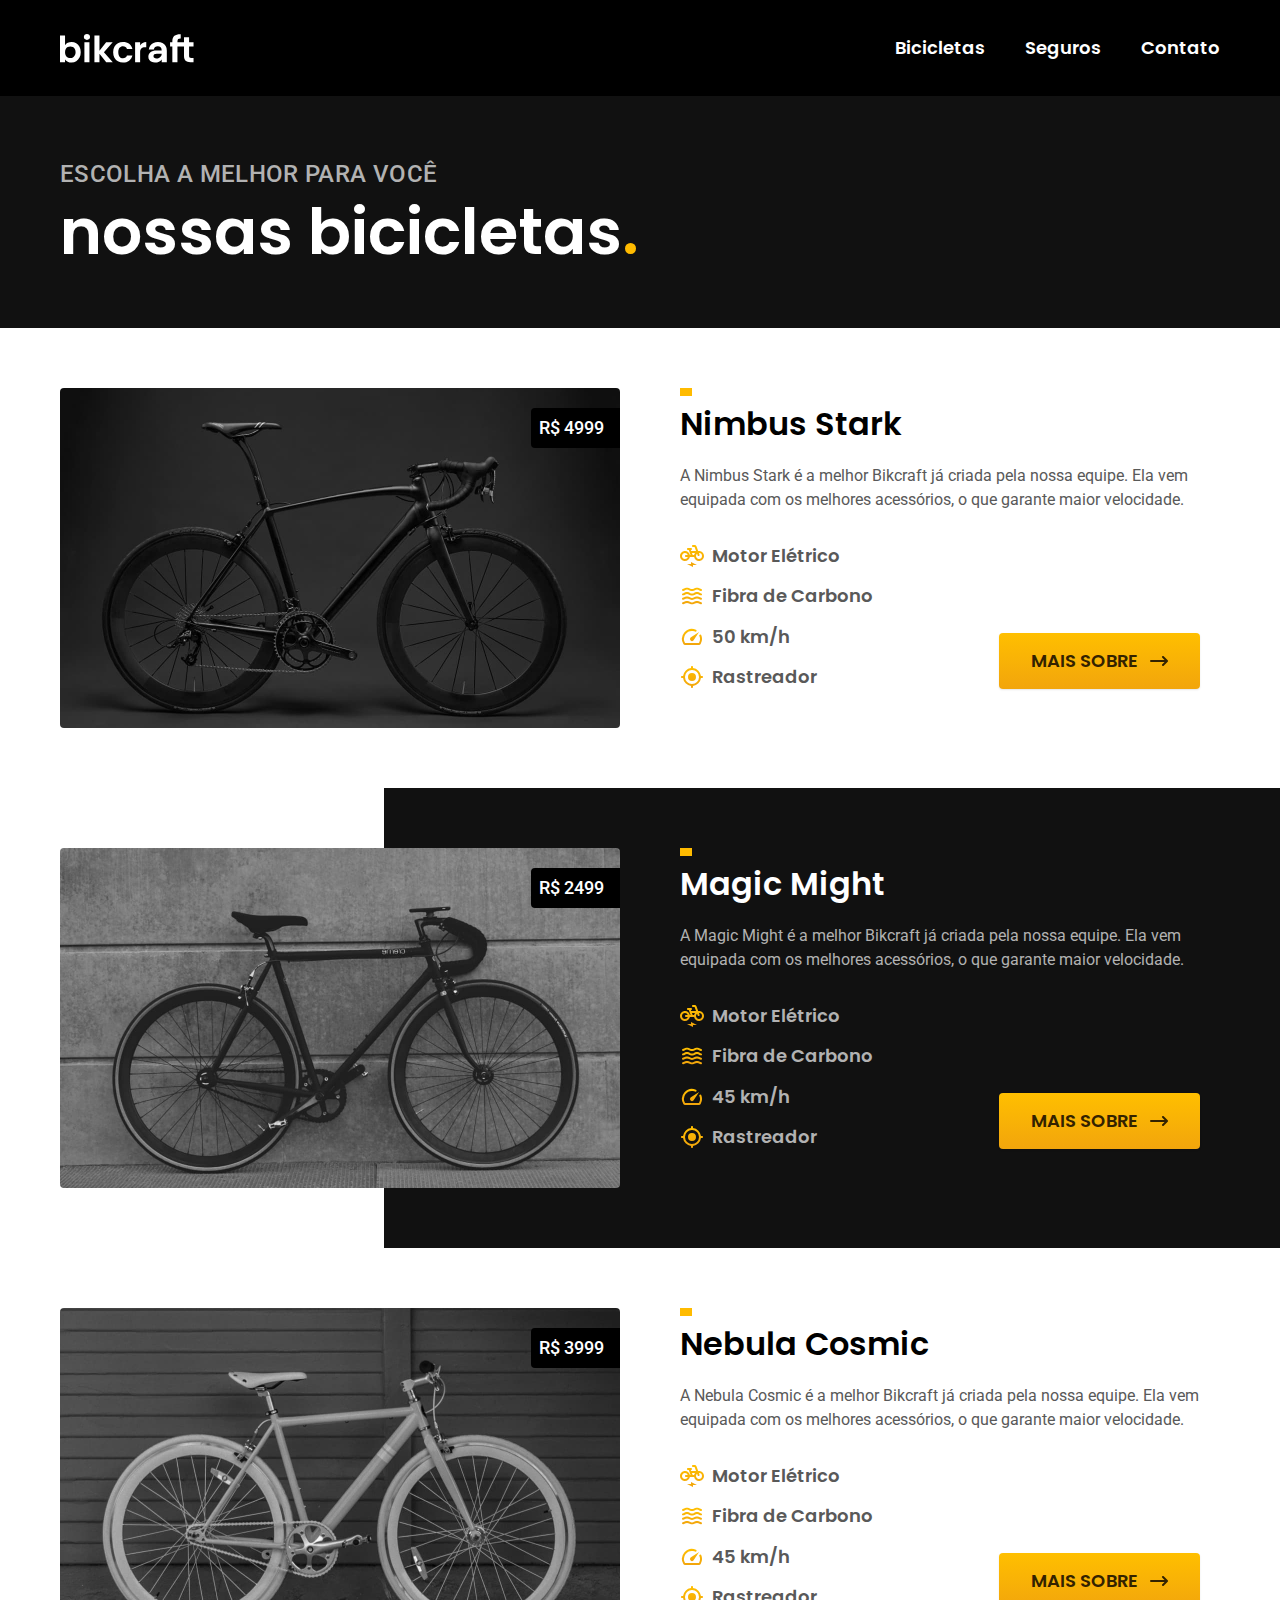
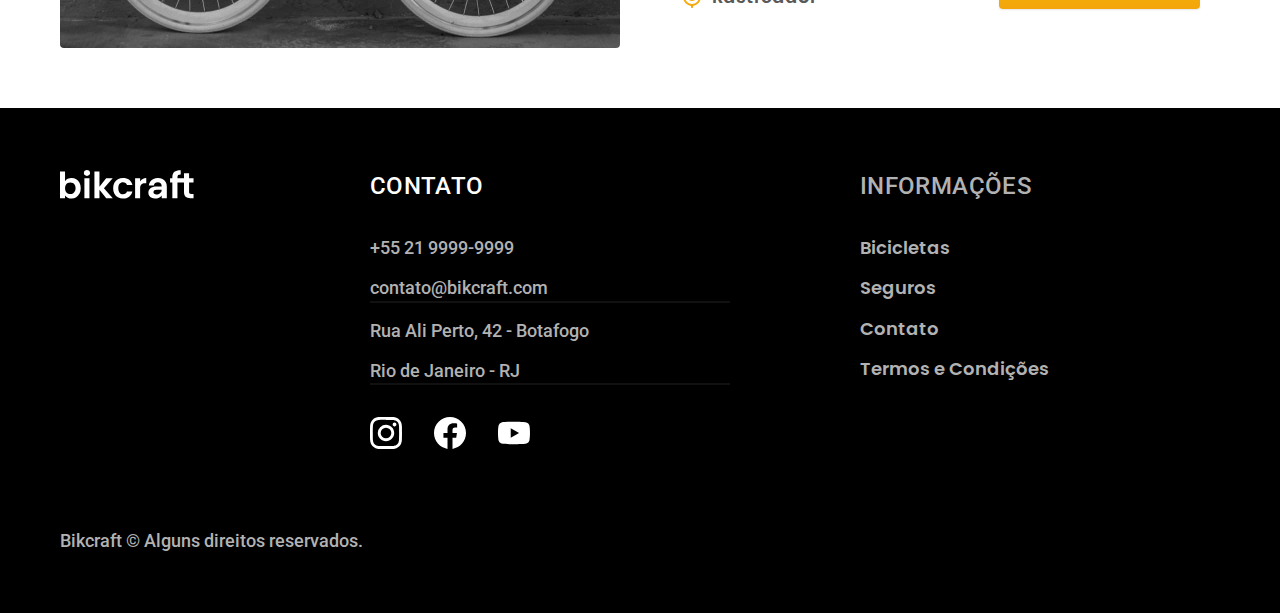
==== bikes.html @ 91325c09 "Add-page-bikes" ====
<!DOCTYPE html>
<html lang="pt-br">
<head>
    <meta charset="UTF-8">
    <meta http-equiv="X-UA-Compatible" content="IE=edge">
    <meta name="viewport" content="width=device-width, initial-scale=1.0">
    
    <title>Bicicletas</title>
    <meta name="description" content="Bicicletas">

    <link rel="stylesheet" href="./css/style.css">
    <link rel="stylesheet" href=".css/global/header.css">

    <link rel="preconnect" href="https://fonts.googleapis.com">
    <link rel="preconnect" href="https://fonts.gstatic.com" crossorigin>
    <link href="https://fonts.googleapis.com/css2?family=Merriweather:ital,wght@1,900&family=Poppins:wght@400;600&family=Roboto:wght@400;500&display=swap" rel="stylesheet">

    <link rel="preconnect" href="https://fonts.googleapis.com">
    <link rel="preconnect" href="https://fonts.gstatic.com" crossorigin>
    <link href="https://fonts.googleapis.com/css2?family=Roboto:wght@400;500&display=swap" rel="stylesheet">
</head>
<body id="bikes">
    <header class="header-bg">
        <div class="header container">
            <a href="./"><img src="img/bikcraft.svg" alt="Bikcraft"></a>
            <nav aria-label="primary">
                <ul class="header-menu font-1-m">
                    <li><a href="#">Bicicletas</a></li>
                    <li><a href="#">Seguros</a></li>
                    <li><a href="#">Contato</a></li>
                </ul>
            </nav>
        </div>
    </header>

    <main>
        <div class="title-bg">
            <div class="title container">
                <p class="font-2-l-b">ESCOLHA A MELHOR PARA VOCÊ</p>
                <h1 class="font-1-xxl">nossas bicicletas<span>.</span></h1>
            </div>
        </div>
        
        <div class="bike-nimbus-bg">
            <div class="bikes container">
                <div class="bikes-image">
                    <img src="./img/bicicletas/nimbus.jpg" alt="bicicleta nimbus">
                    <span class="font-2-m"> R$ 4999</span>
                </div>
                <div class="bikes-content container">
                    <h2 class="font-1-xl">Nimbus Stark</h2>
                    <p class="font-2-s">A Nimbus Stark é a melhor Bikcraft já criada pela nossa equipe. Ela vem equipada com os melhores acessórios, o que garante maior velocidade.</p>
                    <ul class="font-1-m">
                        <li>
                            <img src="./img/icones/eletrica.svg" alt="">
                            Motor Elétrico
                        </li>
                        <li>
                            <img src="./img/icones/carbono.svg" alt="">
                            Fibra de Carbono
                        </li>
                        <li>
                            <img src="./img/icones/velocidade.svg" alt="">
                            50 km/h
                        </li>
                        <li>
                            <img src="./img/icones/rastreador.svg" alt="">
                            Rastreador
                        </li>
                    </ul>
                    <a class="button arrows" href="./bikes/nimbus.html">Mais Sobre</a>
                </div>
            </div>
        </div>

        <div class="bike-magic-bg">
            <div class="bikes container">
                <div class="bikes-image">
                    <img src="./img/bicicletas/magic.jpg" alt="bicicleta Magic">
                    <span class="font-2-m"> R$ 2499</span>
                </div>
                <div class="bikes-content magic container">
                    <h2 class="font-1-xl">Magic Might</h2>
                    <p class="font-2-s">A Magic Might é a melhor Bikcraft já criada pela nossa equipe. Ela vem equipada com os melhores acessórios, o que garante maior velocidade.</p>
                    <ul class="font-1-m">
                        <li>
                            <img src="./img/icones/eletrica.svg" alt="">
                            Motor Elétrico
                        </li>
                        <li>
                            <img src="./img/icones/carbono.svg" alt="">
                            Fibra de Carbono
                        </li>
                        <li>
                            <img src="./img/icones/velocidade.svg" alt="">
                            45 km/h
                        </li>
                        <li>
                            <img src="./img/icones/rastreador.svg" alt="">
                            Rastreador
                        </li>
                    </ul>
                    <a class="button arrows" href="./bikes/magic.html">Mais Sobre</a>
                </div>
            </div>
        </div>

        <div class="bike-nebula-bg">
            <div class="bikes container">
                <div class="bikes-image">
                    <img src="./img/bicicletas/nebula.jpg" alt="bicicleta Magic">
                    <span class="font-2-m"> R$ 3999</span>
                </div>
                <div class="bikes-content container">
                    <h2 class="font-1-xl">Nebula Cosmic</h2>
                    <p class="font-2-s">A Nebula Cosmic é a melhor Bikcraft já criada pela nossa equipe. Ela vem equipada com os melhores acessórios, o que garante maior velocidade.</p>
                    <ul class="font-1-m">
                        <li>
                            <img src="./img/icones/eletrica.svg" alt="">
                            Motor Elétrico
                        </li>
                        <li>
                            <img src="./img/icones/carbono.svg" alt="">
                            Fibra de Carbono
                        </li>
                        <li>
                            <img src="./img/icones/velocidade.svg" alt="">
                            45 km/h
                        </li>
                        <li>
                            <img src="./img/icones/rastreador.svg" alt="">
                            Rastreador
                        </li>
                    </ul>
                    <a class="button arrows" href="./bikes/nebula.html">Mais Sobre</a>
                </div>
            </div>
        </div>
    </main>

    <footer class="footer-bg">
        <div class="footer container">
            <img src="./img/bikcraft.svg" alt="bikcraft">
       
            <div class="footer-contact">
                <h3 class="font-2-l-b">CONTATO</h3>
                <ul class="font-2-m">
                    <li><a href="tel:+55 21 9999-9999">+55 21 9999-9999</a></li>
                    <li><a href="mailto">contato@bikcraft.com</a></li>
                    <li>Rua Ali Perto, 42 - Botafogo</li>
                    <li>Rio de Janeiro - RJ</li>
                </ul>
                <div class="footer-networks">
                    <a href="./">
                        <img src="./img/redes/instagram.svg" alt="instagram">
                    </a>
                    <a href="./">
                        <img src="./img/redes/facebook.svg" alt="facebook">
                    </a>
                    <a href="./">
                        <img src="./img/redes/youtube.svg" alt="youtube">
                    </a>
                </div>
            </div>
            <div class="footer-information">
                <h3 class="font-2-l-b">INFORMAÇÕES</h3>
                <nav>
                    <ul class="font-1-m">
                        <li><a href="./bikes.html">Bicicletas</a></li>
                        <li><a href="#">Seguros</a></li>
                        <li><a href="#">Contato</a></li>
                        <li><a href="./terms.html">Termos e Condições</a></li>
                    </ul>
                </nav>
            </div>
            <p class="font-2-m">Bikcraft © Alguns direitos reservados.</p>
        </div>
    </footer>
</body>
</html>
---- css/style.css ----
/*global*/
@import './global/global.css';
@import './global/header.css';
@import './global/footer.css';


/*utilities*/
@import './utilities/components.css';
@import './utilities/typography.css';
@import './utilities/color.css';

/*Home*/
@import './home/introduction.css';
@import './home/technology.css';
@import './home/partnerships.css';
@import './home/testemonial.css';

/*Bike list*/
@import './bike/bike-list.css';
@import './bike/bikes.css';

/*Seguros*/
@import './insurance/insurance.css';

/*Termos e condições*/
@import './terms/terms.css';
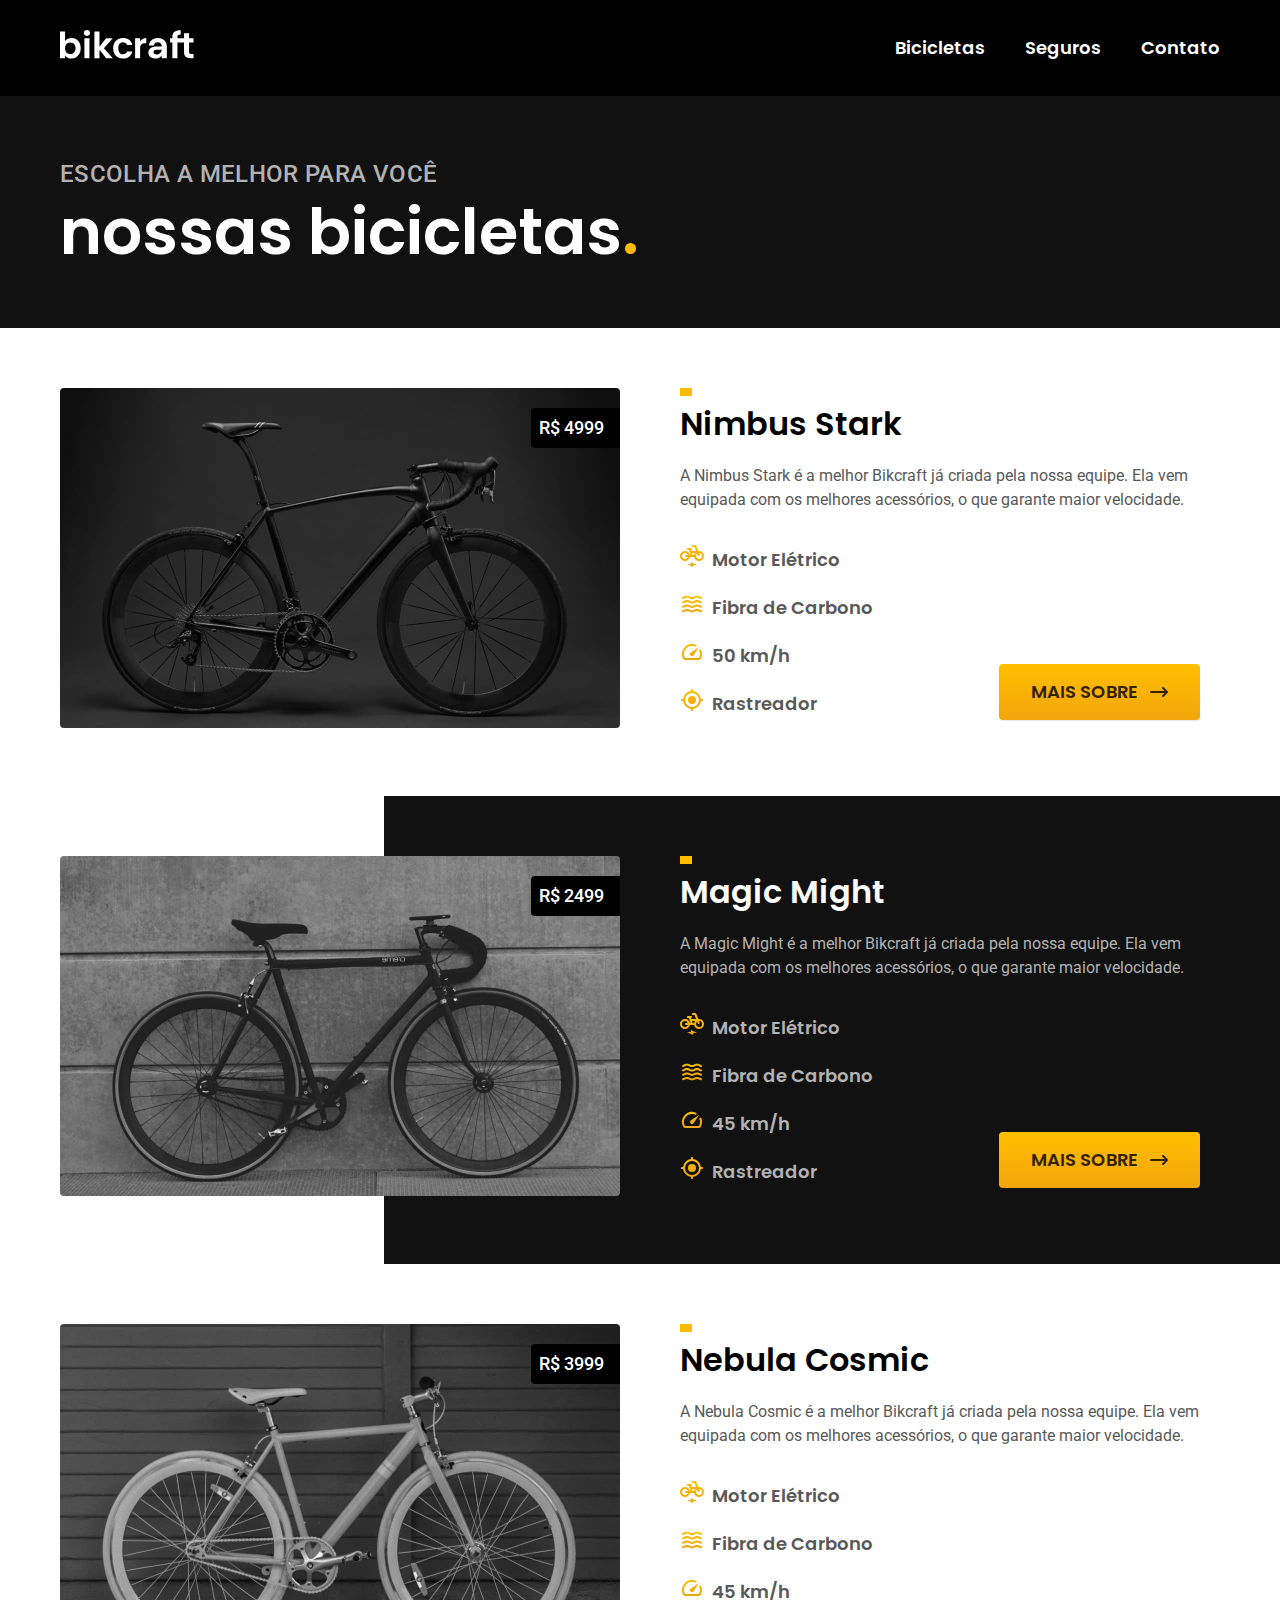
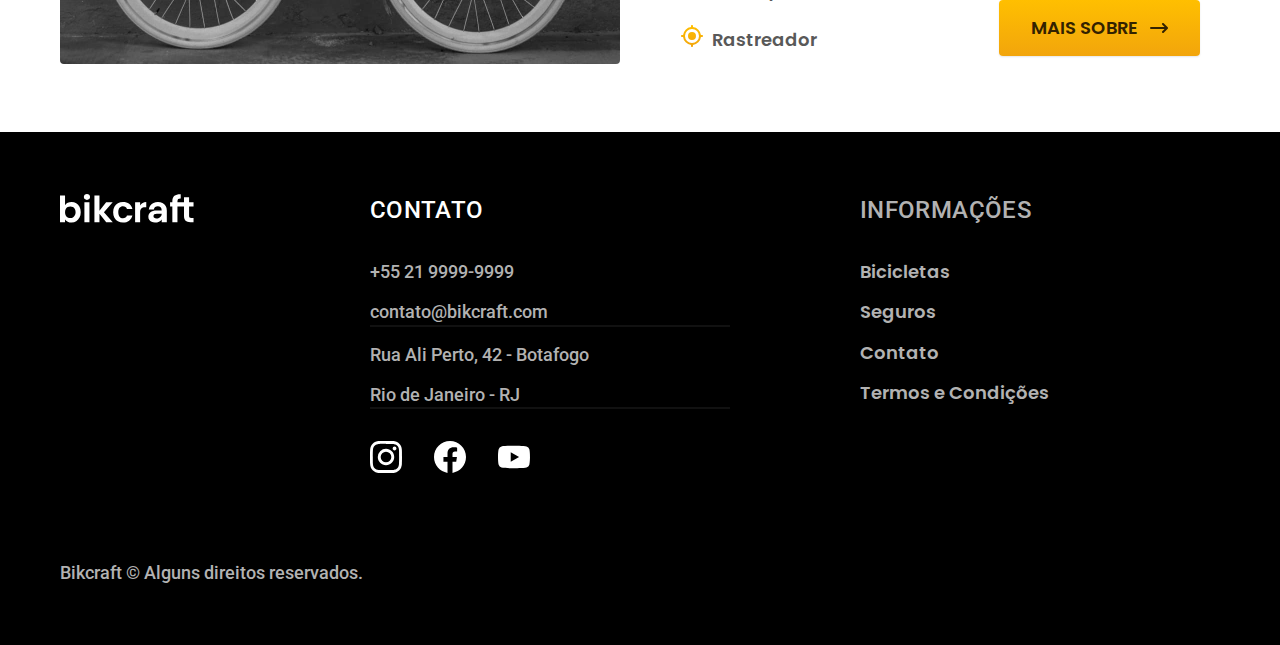
==== commit 5ab4c794: "Add-page-insurance" ====
--- a/bikes.html
+++ b/bikes.html
@@ -25,8 +25,8 @@
             <a href="./"><img src="img/bikcraft.svg" alt="Bikcraft"></a>
             <nav aria-label="primary">
                 <ul class="header-menu font-1-m">
-                    <li><a href="#">Bicicletas</a></li>
-                    <li><a href="#">Seguros</a></li>
+                    <li><a href="./bikes.html">Bicicletas</a></li>
+                    <li><a href="./insurance.html">Seguros</a></li>
                     <li><a href="#">Contato</a></li>
                 </ul>
             </nav>
--- a/css/style.css
+++ b/css/style.css
@@ -21,6 +21,8 @@
 
 /*Seguros*/
 @import './insurance/insurance.css';
+@import './insurance/benefits.css';
+@import './insurance/questions.css';
 
 /*Termos e condições*/
 @import './terms/terms.css';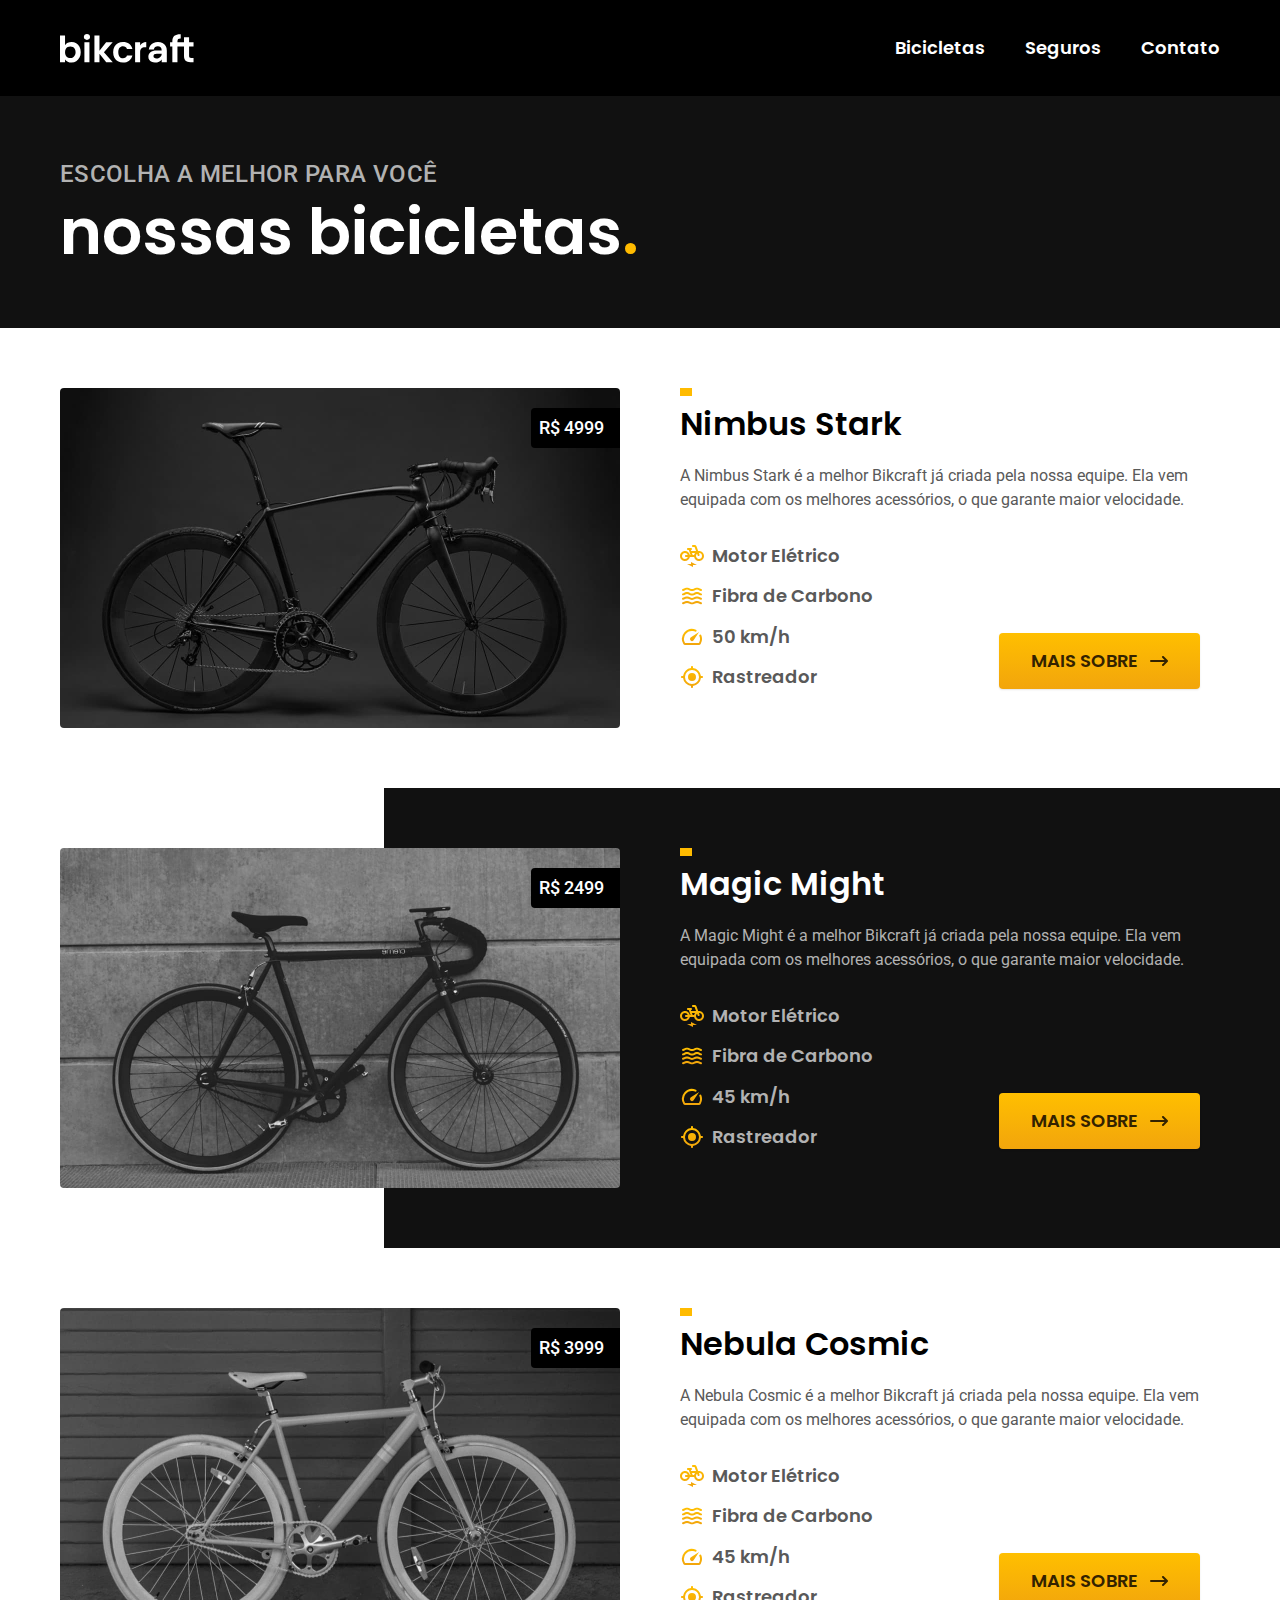
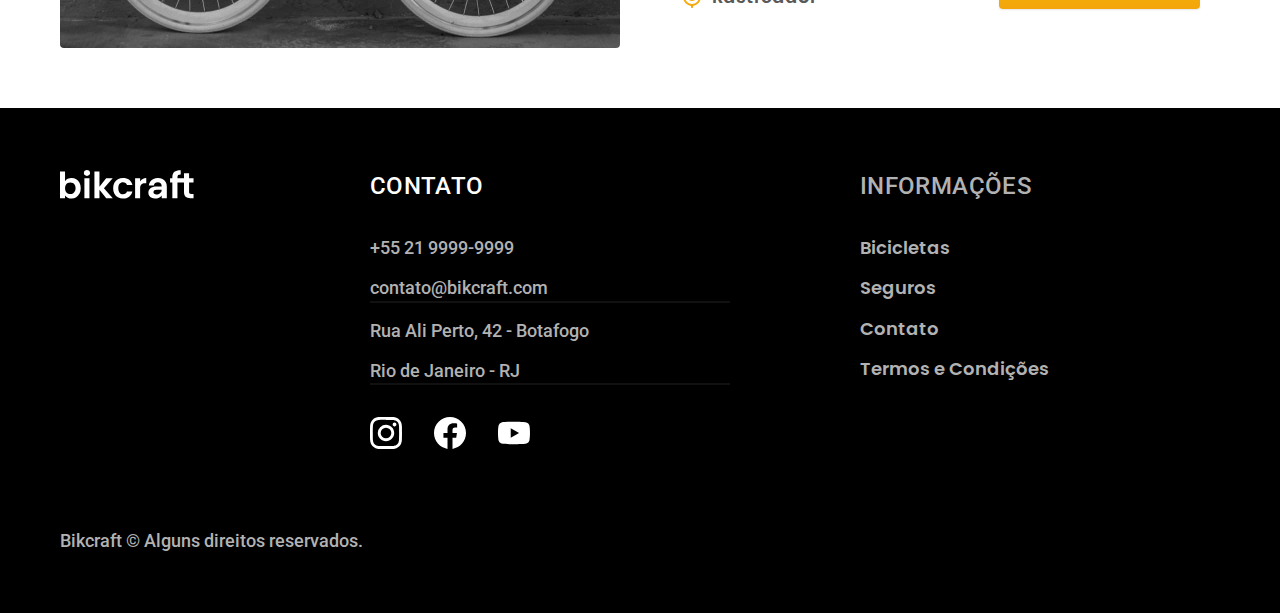
==== commit 63d8ddeb: "Add-pages-bikes" ====
--- a/bikes.html
+++ b/bikes.html
@@ -68,7 +68,7 @@
                             Rastreador
                         </li>
                     </ul>
-                    <a class="button arrows" href="./bikes/nimbus.html">Mais Sobre</a>
+                    <a class="button arrows" href="./page-bikes/nimbus.html">Mais Sobre</a>
                 </div>
             </div>
         </div>
@@ -100,7 +100,7 @@
                             Rastreador
                         </li>
                     </ul>
-                    <a class="button arrows" href="./bikes/magic.html">Mais Sobre</a>
+                    <a class="button arrows" href="./page-bikes/magic.html">Mais Sobre</a>
                 </div>
             </div>
         </div>
@@ -132,7 +132,7 @@
                             Rastreador
                         </li>
                     </ul>
-                    <a class="button arrows" href="./bikes/nebula.html">Mais Sobre</a>
+                    <a class="button arrows" href="./page-bikes/nebula.html">Mais Sobre</a>
                 </div>
             </div>
         </div>
--- a/css/style.css
+++ b/css/style.css
@@ -15,14 +15,17 @@
 @import './home/partnerships.css';
 @import './home/testemonial.css';
 
-/*Bike list*/
+/*Bike-list*/
 @import './bike/bike-list.css';
 @import './bike/bikes.css';
+
+/*Page-bikes*/
+@import '../css/page-bikes/page-bike.css';
 
 /*Seguros*/
 @import './insurance/insurance.css';
 @import './insurance/benefits.css';
 @import './insurance/questions.css';
 
-/*Termos e condições*/
+/*Terms and conditions*/
 @import './terms/terms.css';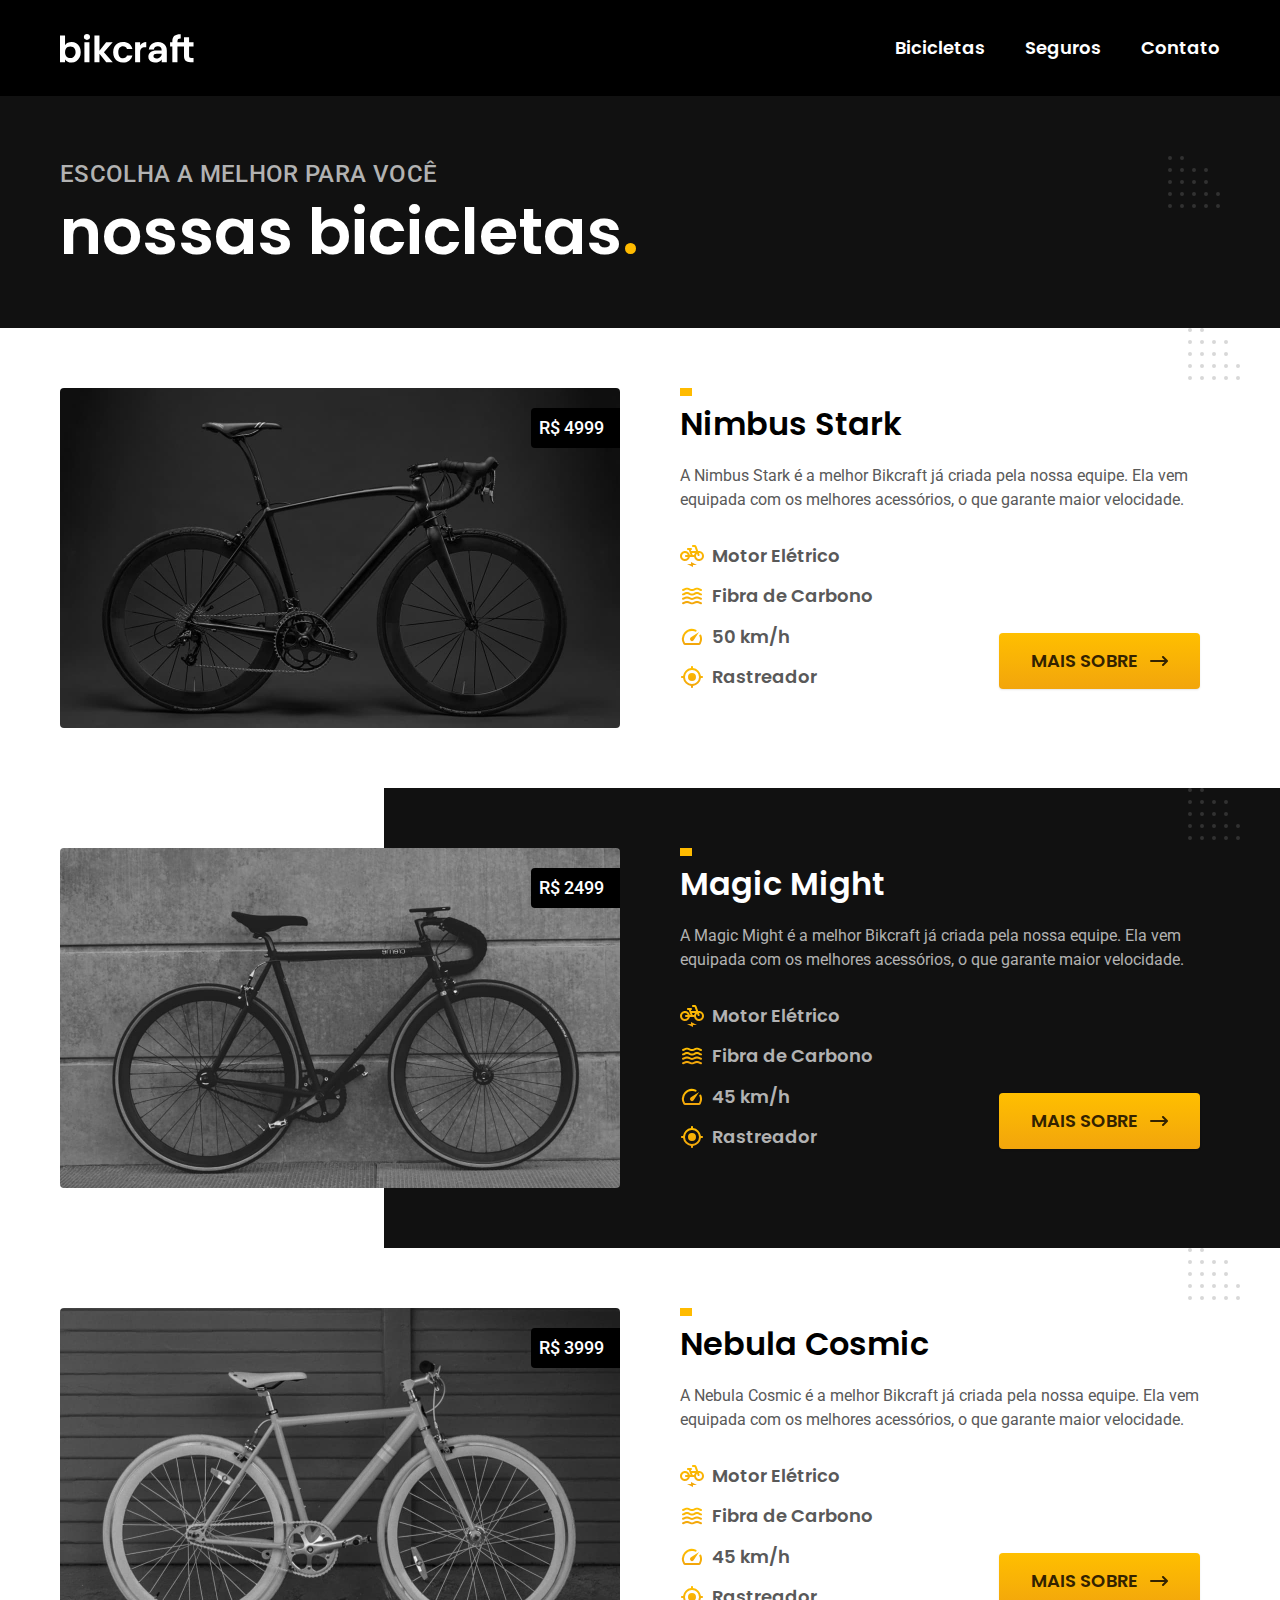
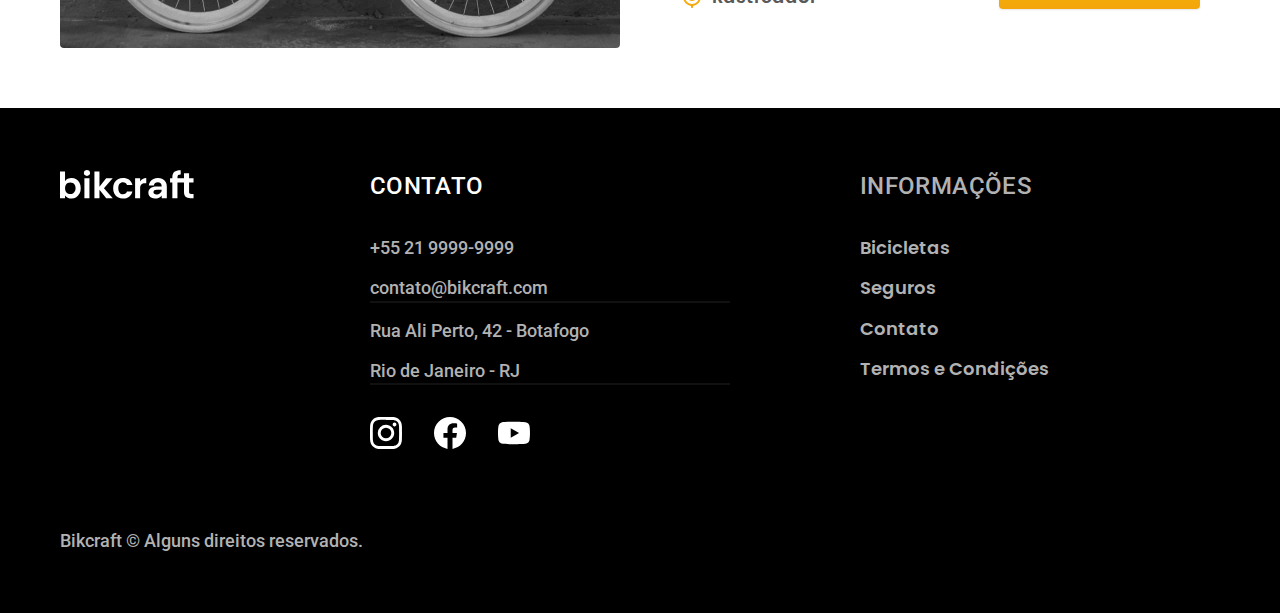
==== commit fc346986: "finished-project-html-css" ====
--- a/bikes.html
+++ b/bikes.html
@@ -8,6 +8,7 @@
     <title>Bicicletas</title>
     <meta name="description" content="Bicicletas">
 
+    <link rel="preload" href="./css/style.css" as="style">
     <link rel="stylesheet" href="./css/style.css">
     <link rel="stylesheet" href=".css/global/header.css">
 
@@ -27,7 +28,7 @@
                 <ul class="header-menu font-1-m">
                     <li><a href="./bikes.html">Bicicletas</a></li>
                     <li><a href="./insurance.html">Seguros</a></li>
-                    <li><a href="#">Contato</a></li>
+                    <li><a href="./contact.html">Contato</a></li>
                 </ul>
             </nav>
         </div>
@@ -168,7 +169,7 @@
                     <ul class="font-1-m">
                         <li><a href="./bikes.html">Bicicletas</a></li>
                         <li><a href="#">Seguros</a></li>
-                        <li><a href="#">Contato</a></li>
+                        <li><a href="./contact.html">Contato</a></li>
                         <li><a href="./terms.html">Termos e Condições</a></li>
                     </ul>
                 </nav>
--- a/css/style.css
+++ b/css/style.css
@@ -8,6 +8,7 @@
 @import './utilities/components.css';
 @import './utilities/typography.css';
 @import './utilities/color.css';
+@import './utilities/form.css';
 
 /*Home*/
 @import './home/introduction.css';
@@ -22,10 +23,16 @@
 /*Page-bikes*/
 @import '../css/page-bikes/page-bike.css';
 
-/*Seguros*/
+/*insurence*/
 @import './insurance/insurance.css';
 @import './insurance/benefits.css';
 @import './insurance/questions.css';
 
+/*Contact*/
+@import './contact/contact.css';
+
 /*Terms and conditions*/
-@import './terms/terms.css';+@import './terms/terms.css';
+
+/*budget*/
+@import './budget/budget.css';--- a/css/style.css
+++ b/css/style.css
@@ -8,6 +8,7 @@
 @import './utilities/components.css';
 @import './utilities/typography.css';
 @import './utilities/color.css';
+@import './utilities/form.css';
 
 /*Home*/
 @import './home/introduction.css';
@@ -22,10 +23,16 @@
 /*Page-bikes*/
 @import '../css/page-bikes/page-bike.css';
 
-/*Seguros*/
+/*insurence*/
 @import './insurance/insurance.css';
 @import './insurance/benefits.css';
 @import './insurance/questions.css';
 
+/*Contact*/
+@import './contact/contact.css';
+
 /*Terms and conditions*/
-@import './terms/terms.css';+@import './terms/terms.css';
+
+/*budget*/
+@import './budget/budget.css';